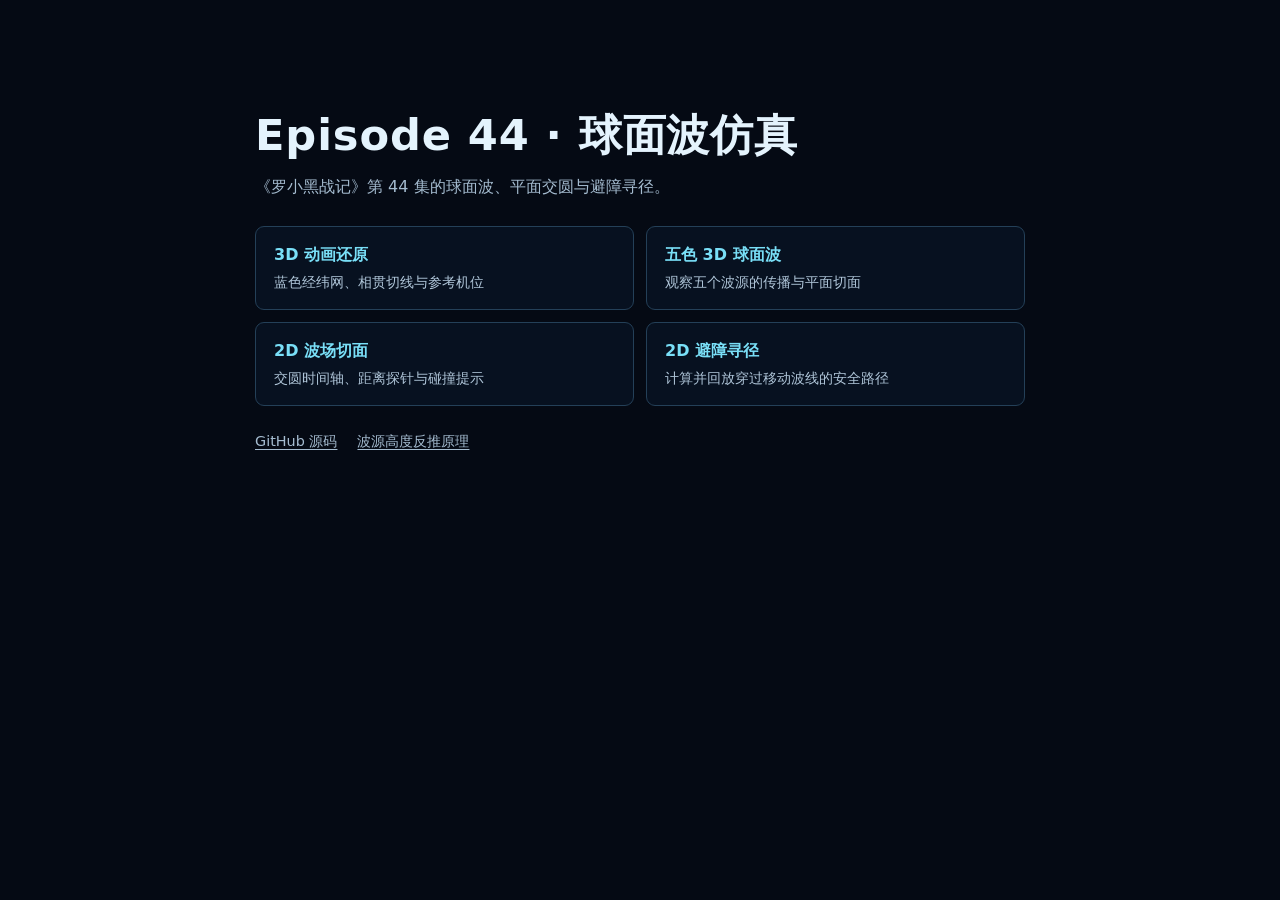
==== index.html @ 485eaa0c "Publish Episode 44 interactive site" ====
<!doctype html>
<html lang="zh-CN">
<head>
  <meta charset="utf-8">
  <meta name="viewport" content="width=device-width, initial-scale=1">
  <meta name="theme-color" content="#050a14">
  <meta name="description" content="《罗小黑战记》第 44 集球面波的三维传播、二维切面与避障寻径交互演示。">
  <link rel="icon" href="data:,">
  <title>Episode 44 · 球面波仿真</title>
  <style>
    :root { color-scheme: dark; background: #050a14; color: #e4f3fd; font: 16px/1.55 system-ui, sans-serif; }
    * { box-sizing: border-box; }
    body { margin: 0; padding: clamp(28px, 8vw, 104px) 20px 40px; }
    main { max-width: 770px; margin: auto; }
    header { margin-bottom: 26px; }
    h1 { margin: 0; font-size: clamp(1.8rem, 5vw, 2.7rem); letter-spacing: .02em; }
    p { margin: 6px 0 0; color: #a5bcd0; }
    nav { display: grid; grid-template-columns: repeat(auto-fit, minmax(min(250px, 100%), 1fr)); gap: 12px; }
    nav a { display: block; padding: 16px 18px; border: 1px solid #244058; border-radius: 9px; background: #071120; color: #e4f3fd; text-decoration: none; }
    nav a:hover, nav a:focus-visible { border-color: #79dff7; background: #0a192a; }
    nav strong { display: block; color: #79dff7; }
    nav span { display: block; margin-top: 3px; font-size: .9rem; color: #afc5d8; }
    footer { display: flex; flex-wrap: wrap; gap: 8px 20px; margin-top: 24px; font-size: .9rem; }
    footer a { color: #a5bcd0; text-underline-offset: 3px; }
    a:focus-visible { outline: 2px solid #79dff7; outline-offset: 3px; }
  </style>
</head>
<body>
  <main>
    <header>
      <h1>Episode 44 · 球面波仿真</h1>
      <p>《罗小黑战记》第 44 集的球面波、平面交圆与避障寻径。</p>
    </header>
    <nav aria-label="交互演示">
      <a href="./3d还原动画/"><strong>3D 动画还原</strong><span>蓝色经纬网、相贯切线与参考机位</span></a>
      <a href="./3d/"><strong>五色 3D 球面波</strong><span>观察五个波源的传播与平面切面</span></a>
      <a href="./2d/"><strong>2D 波场切面</strong><span>交圆时间轴、距离探针与碰撞提示</span></a>
      <a href="./2d_final/"><strong>2D 避障寻径</strong><span>计算并回放穿过移动波线的安全路径</span></a>
    </nav>
    <footer>
      <a href="https://github.com/lijingfe/LegendofHei_episode44">GitHub 源码</a>
      <a href="https://github.com/lijingfe/LegendofHei_episode44/blob/main/波源三维高度反推原理与计算过程.md">波源高度反推原理</a>
    </footer>
  </main>
</body>
</html>
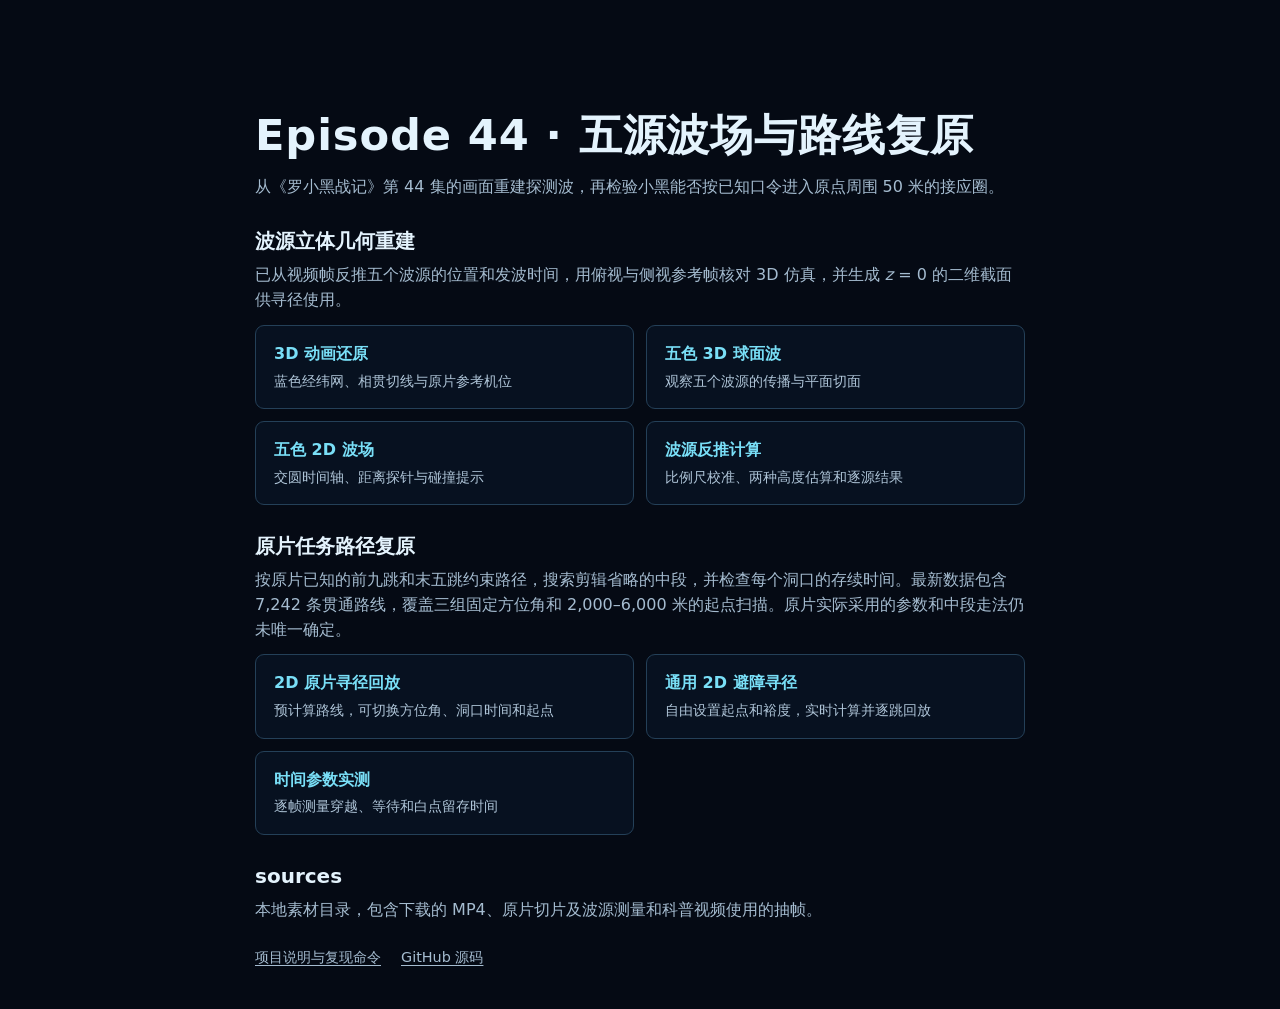
==== commit 633d6277: "Publish reorganized Episode 44 reconstruction" ====
--- a/index.html
+++ b/index.html
@@ -4,9 +4,9 @@
   <meta charset="utf-8">
   <meta name="viewport" content="width=device-width, initial-scale=1">
   <meta name="theme-color" content="#050a14">
-  <meta name="description" content="《罗小黑战记》第 44 集球面波的三维传播、二维切面与避障寻径交互演示。">
+  <meta name="description" content="《罗小黑战记》第 44 集的五源波场重建、原片瞬移路线复原与交互回放。">
   <link rel="icon" href="data:,">
-  <title>Episode 44 · 球面波仿真</title>
+  <title>Episode 44 · 五源波场与路线复原</title>
   <style>
     :root { color-scheme: dark; background: #050a14; color: #e4f3fd; font: 16px/1.55 system-ui, sans-serif; }
     * { box-sizing: border-box; }
@@ -14,32 +14,51 @@
     main { max-width: 770px; margin: auto; }
     header { margin-bottom: 26px; }
     h1 { margin: 0; font-size: clamp(1.8rem, 5vw, 2.7rem); letter-spacing: .02em; }
+    h2 { margin: 0; font-size: 1.25rem; }
+    section { margin-top: 26px; }
     p { margin: 6px 0 0; color: #a5bcd0; }
-    nav { display: grid; grid-template-columns: repeat(auto-fit, minmax(min(250px, 100%), 1fr)); gap: 12px; }
+    nav { display: grid; grid-template-columns: repeat(auto-fit, minmax(min(250px, 100%), 1fr)); gap: 12px; margin-top: 12px; }
     nav a { display: block; padding: 16px 18px; border: 1px solid #244058; border-radius: 9px; background: #071120; color: #e4f3fd; text-decoration: none; }
     nav a:hover, nav a:focus-visible { border-color: #79dff7; background: #0a192a; }
     nav strong { display: block; color: #79dff7; }
     nav span { display: block; margin-top: 3px; font-size: .9rem; color: #afc5d8; }
     footer { display: flex; flex-wrap: wrap; gap: 8px 20px; margin-top: 24px; font-size: .9rem; }
-    footer a { color: #a5bcd0; text-underline-offset: 3px; }
+    a { color: #a5bcd0; text-underline-offset: 3px; }
     a:focus-visible { outline: 2px solid #79dff7; outline-offset: 3px; }
   </style>
 </head>
 <body>
   <main>
     <header>
-      <h1>Episode 44 · 球面波仿真</h1>
-      <p>《罗小黑战记》第 44 集的球面波、平面交圆与避障寻径。</p>
+      <h1>Episode 44 · 五源波场与路线复原</h1>
+      <p>从《罗小黑战记》第 44 集的画面重建探测波，再检验小黑能否按已知口令进入原点周围 50 米的接应圈。</p>
     </header>
-    <nav aria-label="交互演示">
-      <a href="./3d还原动画/"><strong>3D 动画还原</strong><span>蓝色经纬网、相贯切线与参考机位</span></a>
-      <a href="./3d/"><strong>五色 3D 球面波</strong><span>观察五个波源的传播与平面切面</span></a>
-      <a href="./2d/"><strong>2D 波场切面</strong><span>交圆时间轴、距离探针与碰撞提示</span></a>
-      <a href="./2d_final/"><strong>2D 避障寻径</strong><span>计算并回放穿过移动波线的安全路径</span></a>
-    </nav>
+    <section aria-labelledby="geometry-heading">
+      <h2 id="geometry-heading">波源立体几何重建</h2>
+      <p>已从视频帧反推五个波源的位置和发波时间，用俯视与侧视参考帧核对 3D 仿真，并生成 <var>z</var> = 0 的二维截面供寻径使用。</p>
+      <nav aria-label="波场演示">
+        <a href="./波源立体几何重建/3d还原动画/"><strong>3D 动画还原</strong><span>蓝色经纬网、相贯切线与原片参考机位</span></a>
+        <a href="./波源立体几何重建/3d/"><strong>五色 3D 球面波</strong><span>观察五个波源的传播与平面切面</span></a>
+        <a href="./波源立体几何重建/2d/"><strong>五色 2D 波场</strong><span>交圆时间轴、距离探针与碰撞提示</span></a>
+        <a href="./波源立体几何重建/波源三维高度反推原理与计算过程.md"><strong>波源反推计算</strong><span>比例尺校准、两种高度估算和逐源结果</span></a>
+      </nav>
+    </section>
+    <section aria-labelledby="route-heading">
+      <h2 id="route-heading">原片任务路径复原</h2>
+      <p>按原片已知的前九跳和末五跳约束路径，搜索剪辑省略的中段，并检查每个洞口的存续时间。最新数据包含 7,242 条贯通路线，覆盖三组固定方位角和 2,000–6,000 米的起点扫描。原片实际采用的参数和中段走法仍未唯一确定。</p>
+      <nav aria-label="路径演示与记录">
+        <a href="./原片任务路径复原/2d原片寻径/viewer.html"><strong>2D 原片寻径回放</strong><span>预计算路线，可切换方位角、洞口时间和起点</span></a>
+        <a href="./原片任务路径复原/2d_pathfinding/"><strong>通用 2D 避障寻径</strong><span>自由设置起点和裕度，实时计算并逐跳回放</span></a>
+        <a href="./原片任务路径复原/原片时间参数实测与H_fix_45_90重测报告.md"><strong>时间参数实测</strong><span>逐帧测量穿越、等待和白点留存时间</span></a>
+      </nav>
+    </section>
+    <section aria-labelledby="sources-heading">
+      <h2 id="sources-heading">sources</h2>
+      <p>本地素材目录，包含下载的 MP4、原片切片及波源测量和科普视频使用的抽帧。</p>
+    </section>
     <footer>
+      <a href="./README.md">项目说明与复现命令</a>
       <a href="https://github.com/lijingfe/LegendofHei_episode44">GitHub 源码</a>
-      <a href="https://github.com/lijingfe/LegendofHei_episode44/blob/main/波源三维高度反推原理与计算过程.md">波源高度反推原理</a>
     </footer>
   </main>
 </body>
